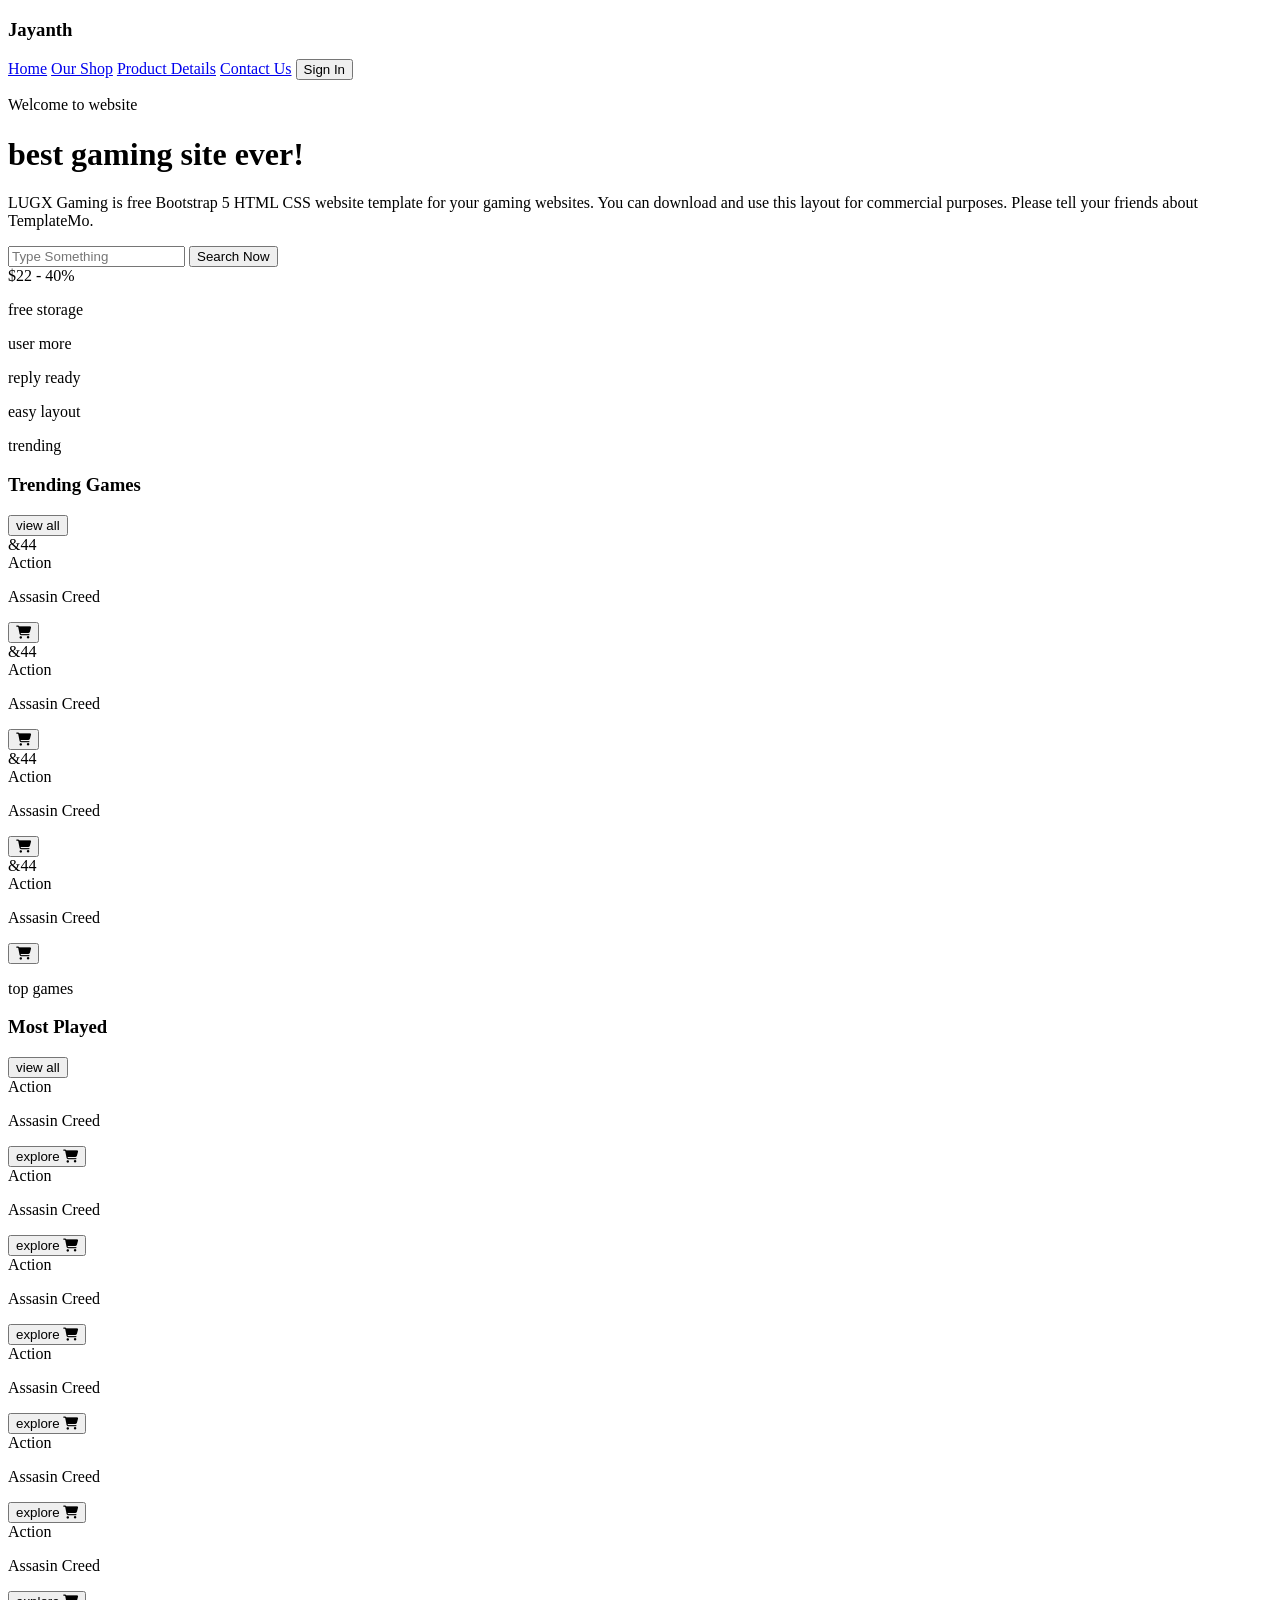
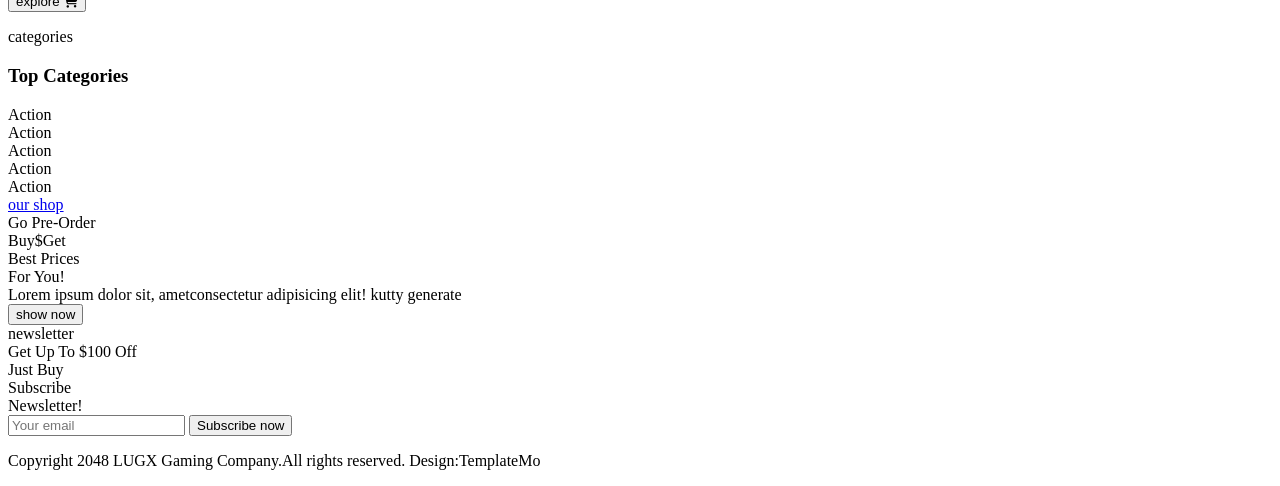
==== index.html @ 5a5382aa "Initial website upload Added HTML, CSS, JavaScript, images, and login page." ====
<!DOCTYPE html>
<html lang="en">
<head>
    <meta charset="UTF-8">
    <meta name="viewport" content="width=device-width, initial-scale=1.0">
    <title>Jayanth</title>
    <link rel="stylesheet" href="https://cdnjs.cloudflare.com/ajax/libs/font-awesome/6.6.0/css/all.min.css" integrity="sha512-Kc323vGBEqzTmouAECnVceyQqyqdsSiqLQISBL29aUW4U/M7pSPA/gEUZQqv1cwx4OnYxTxve5UMg5GT6L4JJg==" crossorigin="anonymous" referrerpolicy="no-referrer" />
    <link rel="stylesheet" href="C:\Users\Public\Documents\learning coures\jayanth_website\assets\css\style.css">
</head>
<body>
    <div class="container">
        <!-- Section 1 -->
        <div class="header">
            <div class="head_1">
                <div class="logo_img"></div>
                <h3>Jayanth</h3>
            </div>
            <div class="head_2">
                <a class="head_a active" href="index.html">Home</a>
                <a class="head_a" target="_blank" href="shop.html">Our Shop</a>
                <a class="head_a" href="javascript:void(0);">Product Details</a>
                <a class="head_a" href="javascript:void(0);">Contact Us</a>
                <button class="head_aa" type="button">Sign In</button>
            </div>
        </div>
        <!-- Section 2 -->
         <div class="section_2">
            <div class="first_2">
                <p id="welcome">Welcome to website</p>
                <h1>best gaming site ever!</h1>
                <p class="mb-50">LUGX Gaming is free Bootstrap 5 HTML CSS website template for your gaming websites. You can download and use this layout for commercial purposes. Please tell your friends about TemplateMo.</p>
                <div id="search_parent">
                    <input type="text" placeholder="Type Something" id="search_box">
                    <button type="button" id="search_button">Search Now</button>
                </div>
            </div>
            <div class="sec_2">
                <div id="sec_2">
                    <div class="bgmi_img">
                        <span id="amount">$22</span>
                        <span id="discount">- 40%</span>
                    </div>
                </div>
            </div>
         </div>
         <!-- Section 3-->
         <div class="section_3">
             <div class="box_1">
                 <div class="cricle_1"></div>
                 <div class="cricle_name">
                    <p>free storage</p>
                 </div>
             </div>
             <div class="box_1">
                <div class="cricle_2"></div>
                <div class="cricle_name">
                   <p>user more</p>
                </div>
            </div>
            <div class="box_1">
                <div class="cricle_3"></div>
                <div class="cricle_name">
                   <p>reply ready</p>
                </div>
            </div>
            <div class="box_1">
                <div class="cricle_4"></div>
                <div class="cricle_name">
                   <p>easy layout</p>
                </div>
            </div>
         </div>
         <!--Section4-->
        <div class="section_4">
            <div class="header_2">
                <div class="trend">
                    <p>trending</p>
                    <h3>Trending Games</h3>
                </div>
                <div class="trend">
                    <button type="button" id="view_1">view all</button>
                </div>
            </div>
            <div class="header_3">
                <div class="box_2">
                    <div class="img_2">
                        <div class="price">&44</div>
                    </div>
                    <div class="content_2">
                        <div>
                            <div class="action">Action</div>
                            <p class="creed">Assasin Creed</p>
                        </div>
                        <button type="button" class="shop_button">
                            <i class="fa fa-shopping-cart" aria-hidden="true"></i>
                        </button>
                    </div>
                </div>
                <div class="box_2">
                    <div class="img_2">
                        <div class="price">&44</div>
                    </div>
                    <div class="content_2">
                        <div>
                            <div class="action">Action</div>
                            <p class="creed">Assasin Creed</p>
                        </div>
                        <button type="button" class="shop_button">
                            <i class="fa fa-shopping-cart" aria-hidden="true"></i>
                        </button>
                    </div>
                </div>
                <div class="box_2">
                    <div class="img_2">
                        <div class="price">&44</div>
                    </div>
                    <div class="content_2">
                        <div>
                            <div class="action">Action</div>
                            <p class="creed">Assasin Creed</p>
                        </div>
                        <button type="button" class="shop_button">
                            <i class="fa fa-shopping-cart" aria-hidden="true"></i>
                        </button>
                    </div>
                </div>
                <div class="box_2">
                    <div class="img_2">
                        <div class="price">&44</div>
                    </div>
                    <div class="content_2">
                        <div>
                            <div class="action">Action</div>
                            <p class="creed">Assasin Creed</p>
                        </div>
                        <button type="button" class="shop_button">
                            <i class="fa fa-shopping-cart" aria-hidden="true"></i>
                        </button>
                    </div>
                </div>    
            </div>
        </div>
        <!--Section5-->
        <div class="section_5">
            <div class="header_2">
                <div class="trend">
                    <p>top games</p>
                    <h3>Most Played</h3>
                </div>
                <div class="trend">
                    <button type="button" id="view_1">view all</button>
                </div>
            </div>
            <div class="header_3">
                <div class="box_3">
                    <div class="img_3">
                    </div>
                    <div class="content_3">
                        <div>
                            <div class="action">Action</div>
                            <p class="creed">Assasin Creed</p>
                        </div>
                        <button type="button" class="explore">explore
                            <i class="fa fa-shopping-cart" aria-hidden="true"></i>
                        </button>
                    </div>
                </div>
                <div class="box_3">
                    <div class="img_3">
                    </div>
                    <div class="content_3">
                        <div>
                            <div class="action">Action</div>
                            <p class="creed">Assasin Creed</p>
                        </div>
                        <button type="button" class="explore">explore
                            <i class="fa fa-shopping-cart" aria-hidden="true"></i>
                        </button>
                    </div>
                </div>
                <div class="box_3">
                    <div class="img_3">
                    </div>
                    <div class="content_3">
                        <div>
                            <div class="action">Action</div>
                            <p class="creed">Assasin Creed</p>
                        </div>
                        <button type="button" class="explore">explore
                            <i class="fa fa-shopping-cart" aria-hidden="true"></i>
                        </button>
                    </div>
                </div>
                <div class="box_3">
                    <div class="img_3">
                    </div>
                    <div class="content_3">
                        <div>
                            <div class="action">Action</div>
                            <p class="creed">Assasin Creed</p>
                        </div>
                        <button type="button" class="explore">explore
                            <i class="fa fa-shopping-cart" aria-hidden="true"></i>
                        </button>
                    </div>
                </div>
                <div class="box_3">
                    <div class="img_3">
                    </div>
                    <div class="content_3">
                        <div>
                            <div class="action">Action</div>
                            <p class="creed">Assasin Creed</p>
                        </div>
                        <button type="button" class="explore">explore
                            <i class="fa fa-shopping-cart" aria-hidden="true"></i>
                        </button>
                    </div>
                </div>
                <div class="box_3">
                    <div class="img_3">
                    </div>
                    <div class="content_3">
                        <div>
                            <div class="action">Action</div>
                            <p class="creed">Assasin Creed</p>
                        </div>
                        <button type="button" class="explore">explore
                            <i class="fa fa-shopping-cart" aria-hidden="true"></i>
                        </button>
                    </div>
                </div>
            </div>
        </div>
        <!--Section6-->
        <div class="section_4">
            <div class="header_4">
                <div class="trend">
                    <p>categories</p>
                    <h3>Top Categories</h3>
                </div>
            </div>
            <div class="header_5">
                <div class="box_4">
                    <div>
                        <div class="content_4">
                            <div class="action_2">Action</div>
                        </div>
                         <div class="img_4"></div>
                    </div>
                </div>
                <div class="box_4">
                    <div>
                        <div class="content_4">
                            <div class="action_2">Action</div>
                        </div>
                        <div class="img_4"></div>
                    </div>
                </div>
                <div class="box_4">
                    <div>
                        <div class="content_4">
                            <div class="action_2">Action</div>
                        </div>
                        <div class="img_4"></div>
                    </div>
                </div>
                <div class="box_4">
                    <div>
                        <div class="content_4">
                            <div class="action_2">Action</div>
                        </div>
                        <div class="img_4"></div>
                    </div>
                </div>
                <div class="box_4">
                    <div>
                        <div class="content_4">
                            <div class="action_2">Action</div>
                        </div>
                        <div class="img_4"></div>
                    </div>
                </div>    
            </div>
        </div>
        <!--Section7-->
        <div class="section_7">
            <div class="header_6">
                <div class="img_5"></div>
                <div class="back">
                    <div class="last_1">
                        <div class="ourshop"><a href="shop.html">our shop</a></div>
                        <div class="prices">Go Pre-Order <br> Buy$Get <br> Best <span class="color">Prices</span> <br> For You!</div>
                        <div class="para">Lorem ipsum dolor sit, ametconsectetur adipisicing elit! kutty generate</div>
                        <button type="button" id="shop">show now</button>
                    </div>
                    <div class="last_2">
                        <div class="ourshop">newsletter</div>
                        <div class="prices">Get Up To $100 Off <br>Just Buy <br><span class="color">Subscribe</span><br>Newsletter!</div>
                        <div class="sub">
                            <input type="text" placeholder="Your email" id="email">
                            <button type="button" id="now">Subscribe now</button>
                        </div>
                    </div>
                </div>
            </div>
        </div>
        <!--Section8-->
        <div class="last_3">
            <p class="last_4">Copyright 2048 LUGX Gaming Company.All rights reserved. Design:TemplateMo</p>
        </div>
    </div>
</body>
</html>
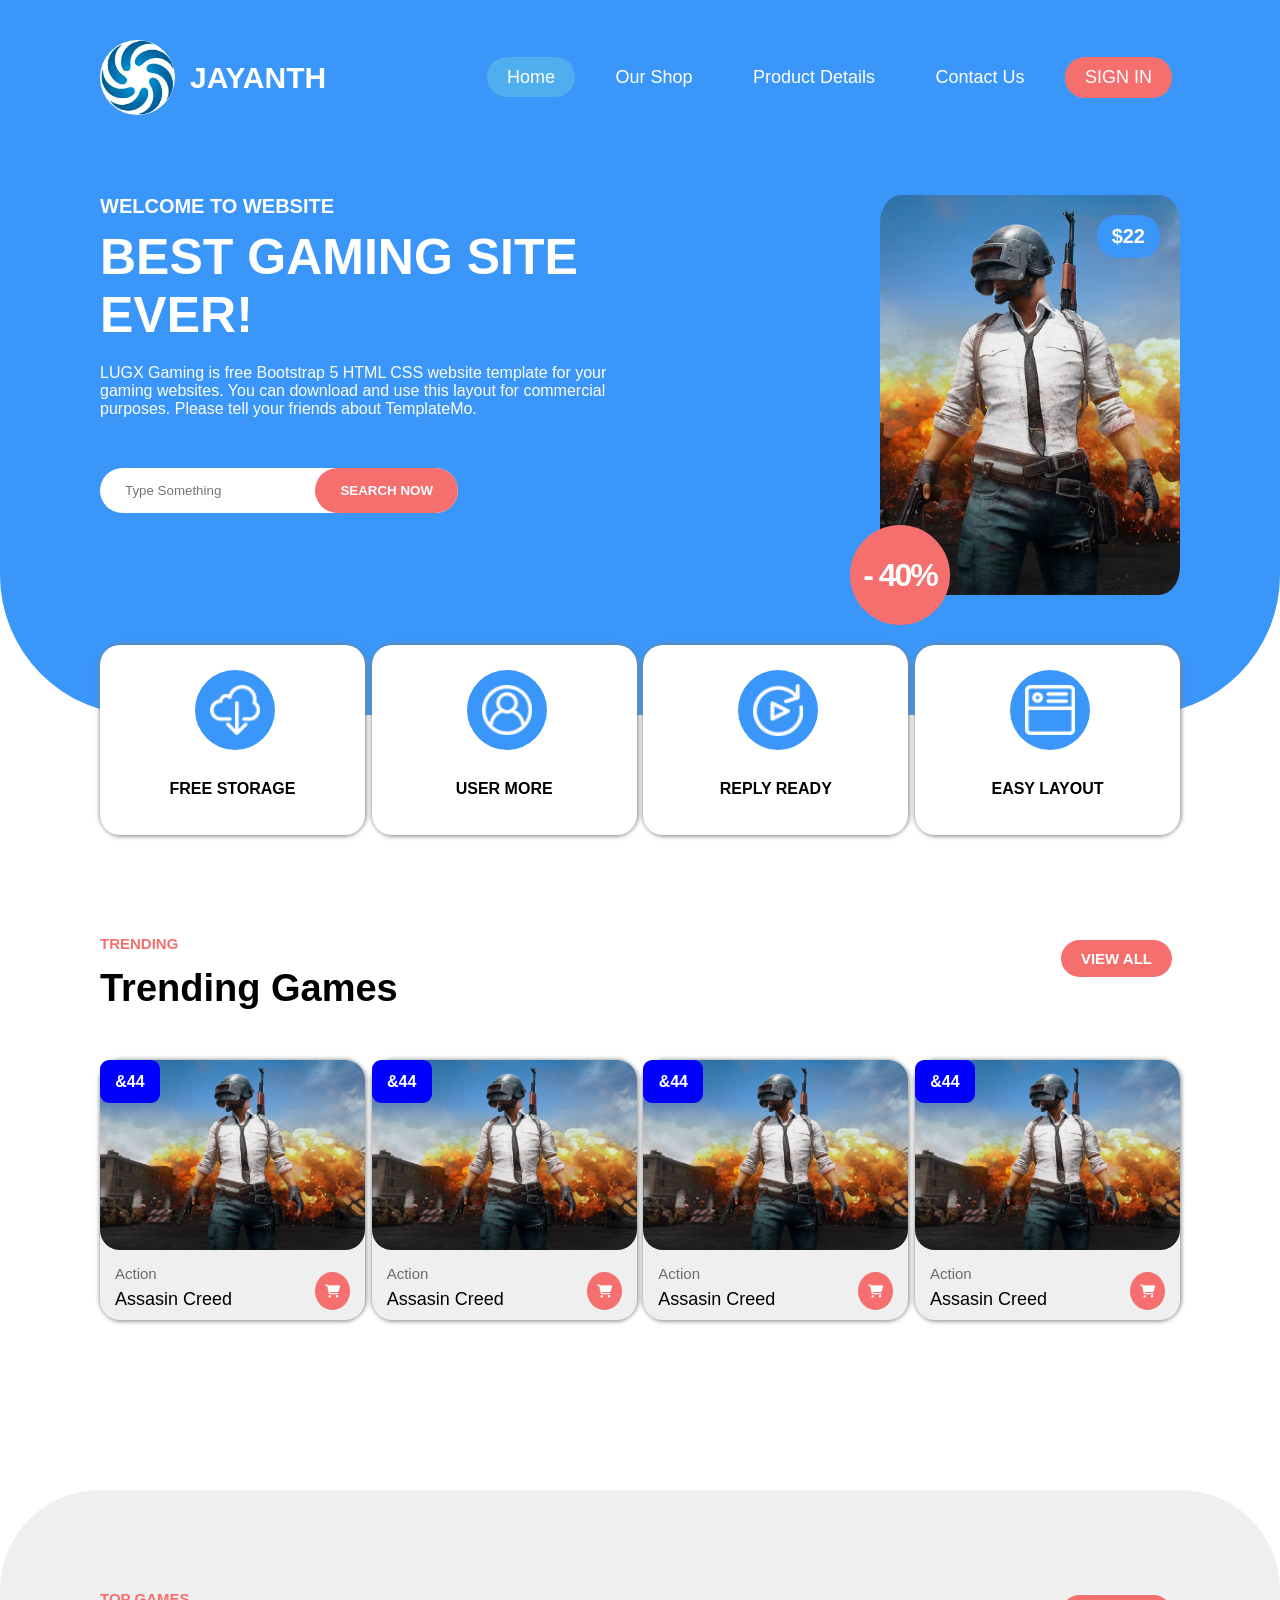
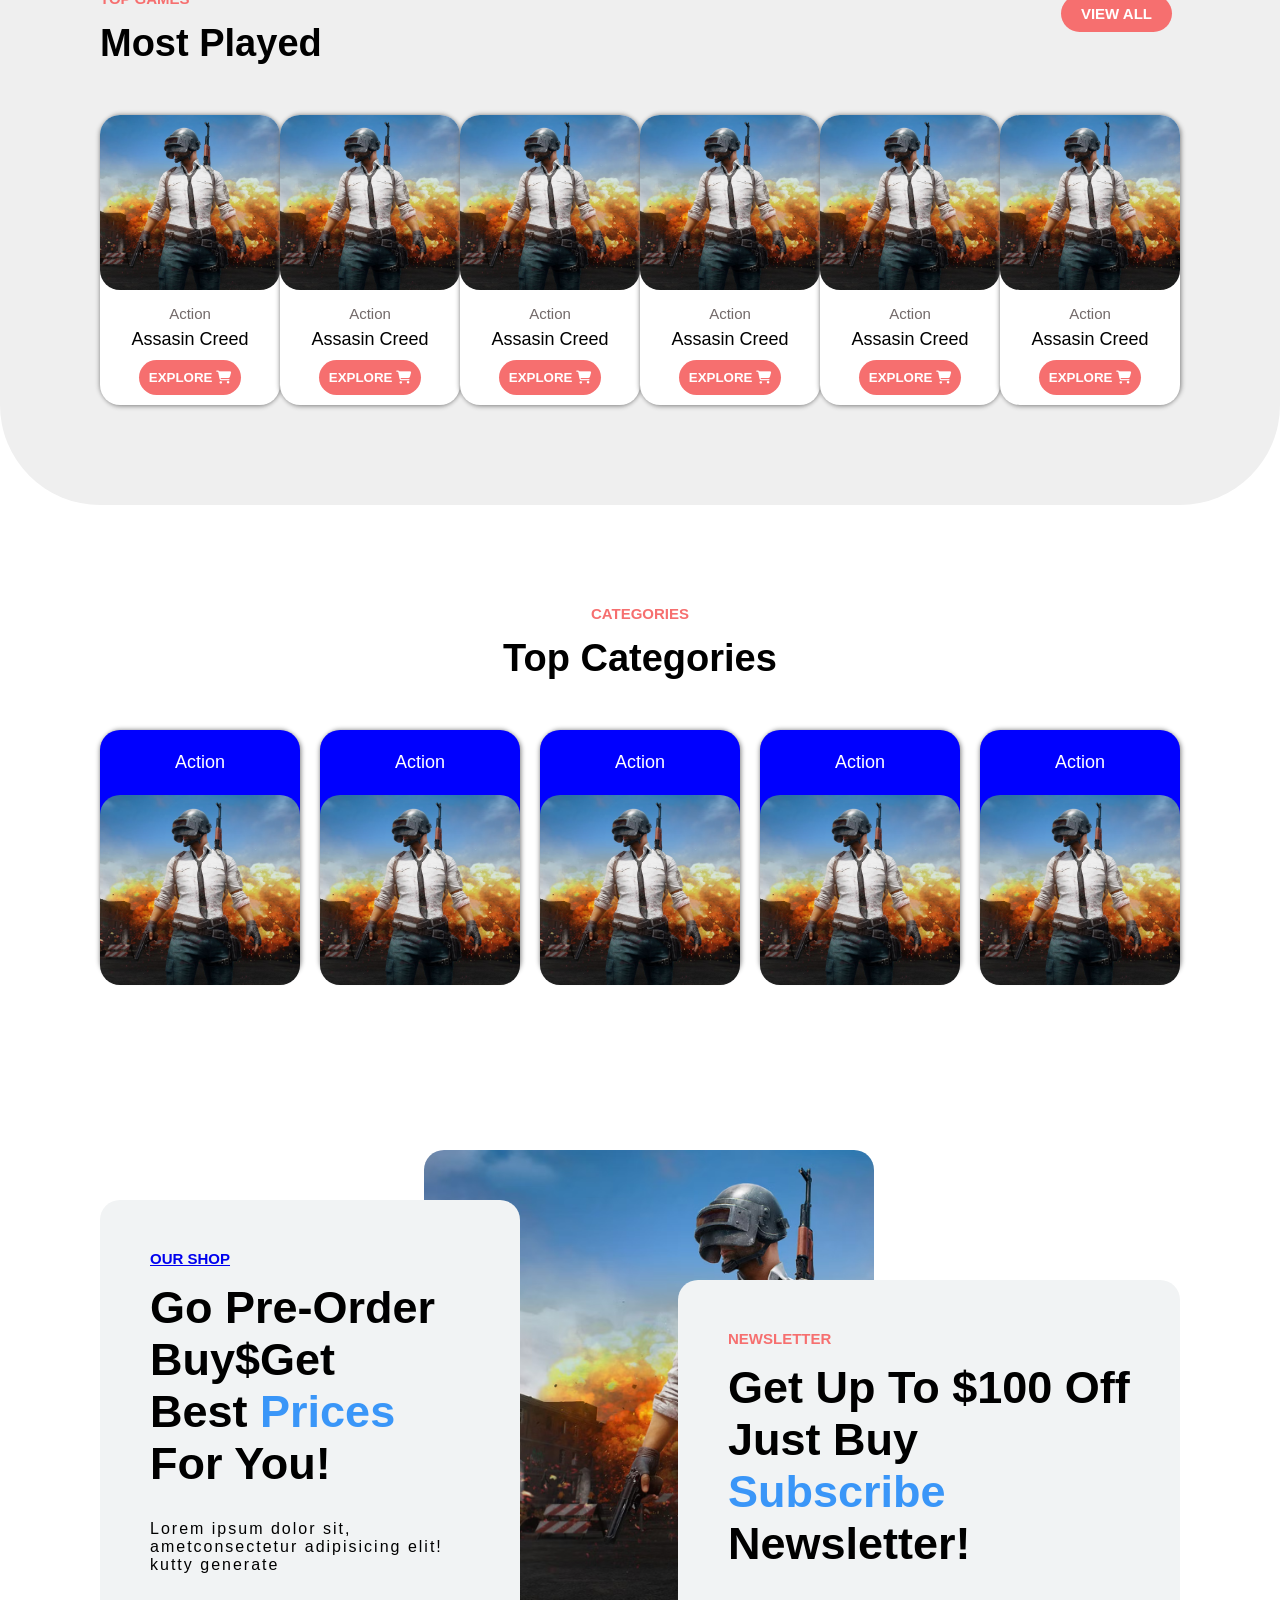
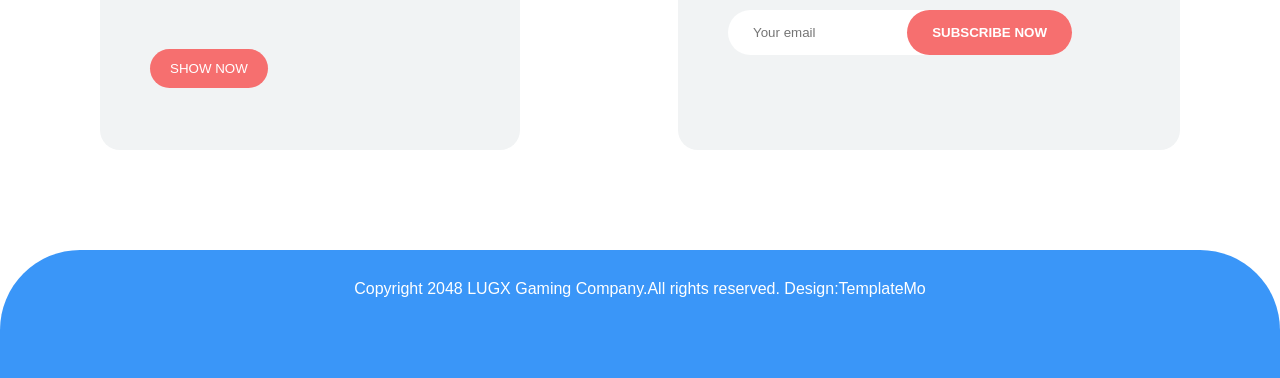
==== commit 0ad2c358: "Update index.html to use relative stylesheet path Replaced local stylesheet link with relative path " ====
--- a/index.html
+++ b/index.html
@@ -5,7 +5,7 @@
     <meta name="viewport" content="width=device-width, initial-scale=1.0">
     <title>Jayanth</title>
     <link rel="stylesheet" href="https://cdnjs.cloudflare.com/ajax/libs/font-awesome/6.6.0/css/all.min.css" integrity="sha512-Kc323vGBEqzTmouAECnVceyQqyqdsSiqLQISBL29aUW4U/M7pSPA/gEUZQqv1cwx4OnYxTxve5UMg5GT6L4JJg==" crossorigin="anonymous" referrerpolicy="no-referrer" />
-    <link rel="stylesheet" href="C:\Users\Public\Documents\learning coures\jayanth_website\assets\css\style.css">
+    <link rel="stylesheet" href="style.css">
 </head>
 <body>
     <div class="container">
@@ -311,4 +311,4 @@
         </div>
     </div>
 </body>
-</html>+</html>
--- a/style.css
+++ b/style.css
@@ -0,0 +1,541 @@
+*{
+    margin: 0px;
+    padding: 0px;
+    font-family: sans-serif; 
+}
+.logo_img
+{
+    background-image: url('logo.jpg');
+    width: 75px;
+    height: 75px;
+    border-radius: 100%;
+    background-size: cover;
+    background-repeat: no-repeat;
+    background-position: center;
+    background-color: white;
+    margin-right: 15px;
+}
+.header{
+    background: #3a96f8;
+    padding: 40px 100px;
+    display: flex;
+    justify-content: space-between;
+    align-items: center;
+}
+.head_1{
+    display: flex;
+    align-items: center;
+}
+.head_1 h3{
+    color: white;
+    font-weight: bolder;
+    font-size: 30px;
+    text-transform: uppercase;
+}
+.head_a
+{
+    text-decoration: none;
+    color:white;
+    font-size:18px;
+    margin: 0px 8px;
+    padding:10px 20px;
+    border-radius: 20px;
+}
+.head_aa
+{
+    text-decoration: none;
+    color:white;
+    font-size:18px;
+    margin: 0px 8px;
+    padding:10px 20px;
+    border-radius: 20px;
+    background: #f66f6f;
+    border: none;
+    text-transform: uppercase;
+    cursor: pointer;
+}
+.head_a:hover{
+    background-color: #8af4d042;
+}
+.head_a.active{
+    background-color: #8af4d042;
+}
+/* Section 2 */
+.section_2{
+    background: #3a96f8;
+    padding: 40px 100px 120px;
+    border-radius: 0px 0px 140px 140px;
+    display: flex;
+    justify-content: space-between;
+}
+.first_2{
+    width: 50%;
+    color: white;
+}
+.sec_2
+{
+    width: 50%;
+    color: white;
+}
+#welcome
+{
+    margin-bottom: 10px;
+    text-transform: uppercase;
+    font-size: 20px;
+    font-weight: bold;
+}
+.first_2 h1{
+    font-size: 50px;
+    text-transform: uppercase;
+    margin-bottom: 20px;
+}
+.mb-50{
+    margin-bottom: 50px;
+}
+#search_box
+{
+    padding: 15px 164px 15px 25px;
+    border-radius: 25px;
+    border: none;
+}
+#search_button
+{
+    font-weight: bold;
+    text-transform: uppercase;
+    border-radius: 25px;
+    border: none;
+    padding: 15px 25px;
+    background: #f66f6f;
+    color: white;
+    cursor:pointer;
+}
+#search_button:hover
+{
+    background: #3a96f8;
+}
+#search_parent
+{
+    position:relative;
+    display: inline;
+    padding: 15px 0px;
+}
+#search_parent #search_button
+{
+    position:absolute;
+    right:0px;
+}
+.bgmi_img{
+    background-image: url('bgmi.png');
+    width: 300px;
+    height: 400px;
+    border-radius: 7%;
+    background-size: cover;
+    background-repeat: no-repeat;
+    background-position: center;
+    background-color: white;
+    position: relative;
+}
+#sec_2
+{
+    display: flex;
+    justify-content: end;
+}
+#amount,#discount{
+    position: absolute;
+}
+#amount
+{
+    right: 20px;
+    padding: 10px 15px;
+    background-color: #3a96f8;
+    color: white;
+    font-weight: bold;
+    border-radius: 20px;
+    font-size: 20px;
+    top: 20px;
+}
+#discount
+{
+    border-radius: 100%;
+    width: 100px;
+    background-color: #f66f6f;
+    height: 100px;
+    display: flex;
+    align-items: center;
+    justify-content: center;
+    font-weight: bold;
+    font-size: 32px;
+    bottom: -30px;
+    left: -30px;
+    letter-spacing: -2px;
+}
+.section_3
+{
+    margin-top: -70px;
+    padding: 0px 100px;
+    display: flex;
+    justify-content: space-between;
+}
+.box_1
+{
+    box-shadow: 
+       5px 0 5px -4px grey,
+       -5px 0 5px -5px grey,
+       0 5px 5px -4px grey,
+       0 -5px 5px -5px gray ;
+    border-radius: 20px;
+    background-color: white;
+    width: 265px;
+    height: 190px;
+    display: inline-block;
+    
+}
+.cricle_1
+{
+    width: 80px;
+    height: 80px;
+    margin: 25px 0px 0px 95px;
+    background-color: #3a96f8;
+    background-image: url('featured-01.png');
+    background-repeat: no-repeat;
+    background-size: 50px;
+    background-position: center;
+    border-radius: 100%;
+}
+.cricle_2
+{
+    width: 80px;
+    height: 80px;
+    margin: 25px 0px 0px 95px;
+    background-color: #3a96f8;
+    background-image: url('featured-02.png');
+    background-repeat: no-repeat;
+    background-size: 50px;
+    background-position: center;
+    border-radius: 100%;
+}.cricle_3
+{
+    width: 80px;
+    height: 80px;
+    margin: 25px 0px 0px 95px;
+    background-color: #3a96f8;
+    background-image: url('featured-03.png');
+    background-repeat: no-repeat;
+    background-size: 50px;
+    background-position: center;
+    border-radius: 100%;
+}.cricle_4
+{
+    width: 80px;
+    height: 80px;
+    margin: 25px 0px 0px 95px;
+    background-color: #3a96f8;
+    background-image: url('featured-04.png');
+    background-repeat: no-repeat;
+    background-size: 50px;
+    background-position: center;
+    border-radius: 100%;
+}
+.cricle_1:hover,.cricle_2:hover,.cricle_3:hover,.cricle_4:hover
+{
+    cursor: pointer;
+    background-color: #f66f6f;
+}
+.cricle_name{
+    text-align: center;
+    padding-top: 30px;
+    font-weight: bold;
+    text-transform: uppercase;
+}
+.section_4
+{
+    padding: 100px 100px 170px 100px;
+}
+.header_2,.header_3
+{
+    display: flex;
+    justify-content: space-between;
+}
+.trend p
+{
+    color: #f66f6f;
+    font-size: 15px;
+    padding-bottom: 15px;
+    font-weight: bold;
+    text-transform: uppercase;
+}
+.trend h3
+{
+    font-size: 38px;
+}
+#view_1
+{
+    text-decoration: none;
+    color: white;
+    font-size: 15px;
+    font-weight: bold;
+    margin: 5px 8px;
+    padding: 10px 20px;
+    border-radius: 20px;
+    background: #f66f6f;
+    border: none;
+    text-transform: uppercase;
+    cursor: pointer;
+}
+.header_3
+{
+    margin-top: 50px;
+}
+.box_2
+{
+    border-radius: 20px;
+    background-color: white;
+    width: 265px;
+    height: 260px;
+    display: inline-block;
+    box-shadow: 
+       5px 0 5px -4px grey,
+       -5px 0 5px -5px grey,
+       0 5px 5px -4px grey,
+       0 -5px 5px -5px gray ;
+    background-color: #efefef;
+}
+.content_2
+{
+    display: flex;
+    justify-content: space-between;
+    padding: 15px;
+}
+.img_2
+{
+    width: 265px;
+    height: 190px;
+    background-image: url('bgmi.png');
+    border-radius: 20px;
+    background-size: cover;
+}
+.action
+{
+    font-size: 15px;
+    padding-bottom: 7px;
+    color: #726969;
+}
+.creed
+{
+    font-size: 18px;
+}
+.shop_button
+{
+    padding: 10px;
+    margin-top: 7px;
+    border-radius: 100%;
+    background-color: #f66f6f;
+    color: white;
+    border: none;
+}
+.price
+{
+    padding-top: 13px;
+    background-color: blue;
+    width: 60px;
+    height: 30px;
+    text-align: center;
+    border-radius: 9px;
+    color: white;
+    font-weight: bold;
+}
+.section_5
+{
+    padding: 100px;
+    background: #efefef;
+    border-radius: 100px;
+}
+.content_3
+{
+    padding: 15px;
+    text-align: center;
+}
+.box_3
+{
+    border-radius: 20px;
+    background-color: white;
+    width: 180px;
+    height: 290px;
+    display: inline-block;
+    box-shadow: 
+       5px 0 5px -4px grey,
+       -5px 0 5px -5px grey,
+       0 5px 5px -4px grey,
+       0 -5px 5px -5px gray ;
+}
+.img_3
+{
+    width: 180px;
+    height: 175px;
+    background-image: url('bgmi.png');
+    border-radius: 20px;
+    background-size: cover;
+     background-position: center
+}
+.explore
+{
+    border-radius: 20px;
+    text-transform: uppercase;
+    font-weight: bold;
+    margin-top: 10px;
+    padding: 10px;
+    background-color: #f66f6f;
+    color: white;
+    border: none;
+}
+.header_4
+{
+    text-align: center;
+}
+.header_5
+{
+    margin-top: 50px;
+    display: flex;
+    justify-content: space-between;
+}
+.box_4
+{
+    border-radius: 20px;
+    background-color: white;
+    width: 200px;
+    height: 250px;
+    display: inline;
+    box-shadow: 
+       5px 0 5px -4px grey,
+       -5px 0 5px -5px grey,
+       0 5px 5px -4px grey,
+       0 -5px 5px -5px gray ;
+    background-color: blue;
+}
+.content_4
+{
+    padding: 22px;
+}
+.img_4
+{
+    width: 200px;
+    height: 190px;
+    background-image: url('bgmi.png');
+    border-radius: 20px;
+    background-size: cover;
+     background-position: center
+}
+.action_2
+{
+    font-size: 18px;
+    text-align: center;
+    color: white;
+}
+.header_6
+{
+    margin: 0px 100px;
+}
+.back{
+    display: flex;
+    justify-content: space-between;
+}
+.last_1
+{
+    width: 320px;
+    height: 450px;
+    padding: 50px;
+    background-color: #f1f3f4;
+    border-radius: 20px;
+    margin-top: -400px;
+}
+.ourshop
+{
+    color: #f66f6f;
+    font-size: 15px;
+    padding-bottom:15px;
+    font-weight: bold;
+    text-transform: uppercase;
+}
+.prices
+{
+    font-size: 45px;
+    font-weight: bold;
+}
+.para
+{
+    padding: 30px 0px;
+    letter-spacing: 2px;
+}
+#shop
+{
+    margin-top: 45px;
+    padding: 12px 20px;
+    background: #f66f6f;
+    border: none;
+    border-radius: 20px;
+    color: white;
+    text-transform: uppercase;
+    cursor: pointer;
+}
+.last_2
+{
+    width: 402px;
+    height: 370px;
+    padding: 50px;
+    background-color: #f1f3f4;
+    border-radius: 20px;
+    margin-top: -320px;
+}
+.sub
+{
+    position: relative;
+    display: inline;
+    padding: 15px 0px;
+}
+#email
+{
+    margin-top: 40px;
+    padding: 15px 150px 15px 25px;
+    border-radius: 25px;
+    border: none;
+}
+.color
+{
+    color: #3a96f8;
+}
+.sub #now
+{
+    position: absolute;
+    right: 0px;
+}
+#now
+{
+    margin-top: 40px;
+    font-weight: bold;
+    text-transform: uppercase;
+    border-radius: 25px;
+    border: none;
+    padding: 15px 25px;
+    background: #f66f6f;
+    color: white;
+    cursor: pointer;
+}
+.img_5
+{
+    text-align: center;
+    margin: 0px 30%;
+    background-image: url('bgmi.png');
+    width: 450px;
+    height: 450px;
+    background-size: cover;
+    border-radius: 20px;
+}
+.last_3
+{
+    margin-top: 100px;
+    text-align: center;
+    color: white;
+    padding: 30px 0px 80px 0px ;
+    background-color: #3a96f8;
+    border-radius: 80px 80px 0px 0px;
+}
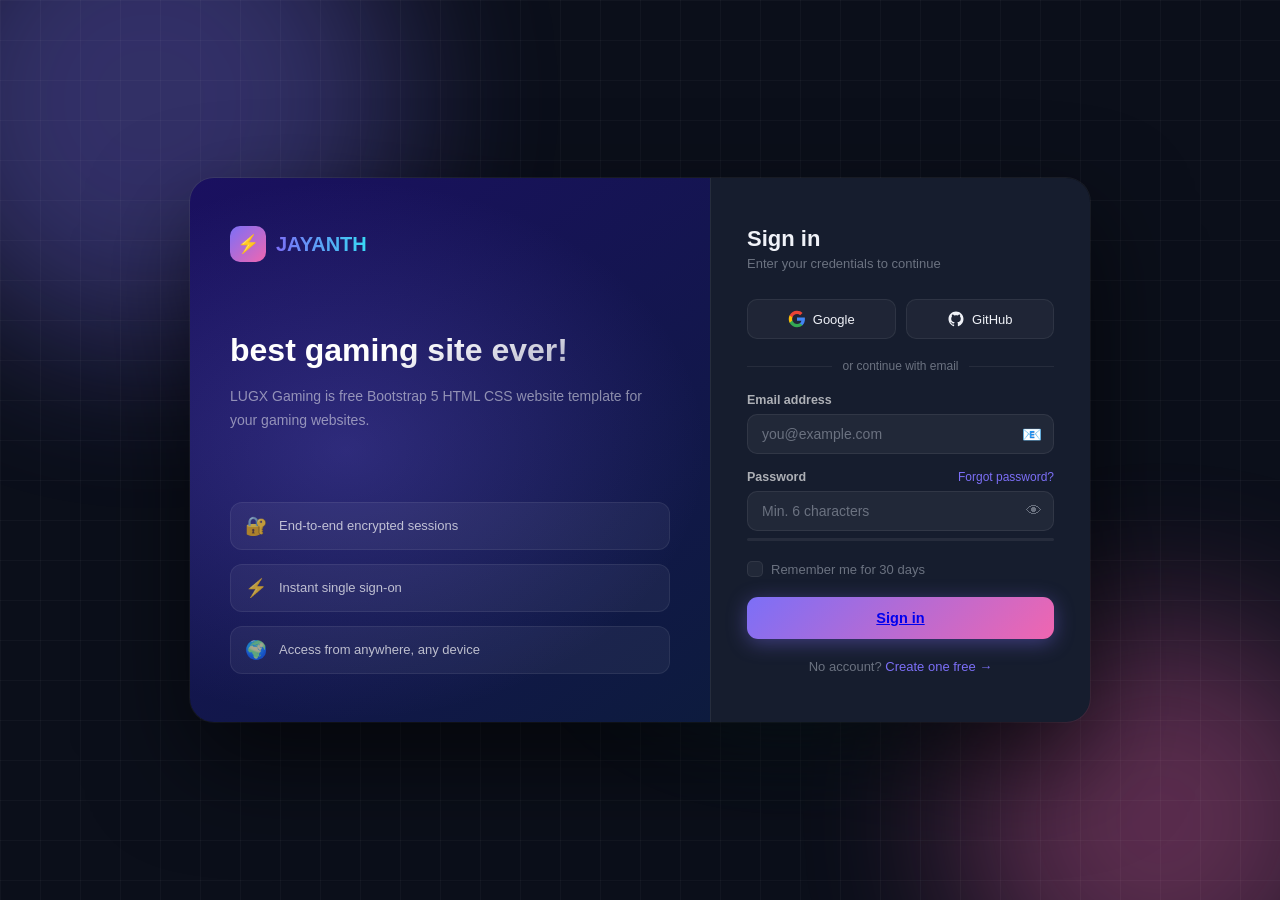
==== commit bf8129fa: "Rename Index.html to index.html" ====
--- a/index.html
+++ b/index.html
@@ -1,314 +1,692 @@
-<!DOCTYPE html>
-<html lang="en">
-<head>
-    <meta charset="UTF-8">
-    <meta name="viewport" content="width=device-width, initial-scale=1.0">
-    <title>Jayanth</title>
-    <link rel="stylesheet" href="https://cdnjs.cloudflare.com/ajax/libs/font-awesome/6.6.0/css/all.min.css" integrity="sha512-Kc323vGBEqzTmouAECnVceyQqyqdsSiqLQISBL29aUW4U/M7pSPA/gEUZQqv1cwx4OnYxTxve5UMg5GT6L4JJg==" crossorigin="anonymous" referrerpolicy="no-referrer" />
-    <link rel="stylesheet" href="style.css">
-</head>
-<body>
-    <div class="container">
-        <!-- Section 1 -->
-        <div class="header">
-            <div class="head_1">
-                <div class="logo_img"></div>
-                <h3>Jayanth</h3>
-            </div>
-            <div class="head_2">
-                <a class="head_a active" href="index.html">Home</a>
-                <a class="head_a" target="_blank" href="shop.html">Our Shop</a>
-                <a class="head_a" href="javascript:void(0);">Product Details</a>
-                <a class="head_a" href="javascript:void(0);">Contact Us</a>
-                <button class="head_aa" type="button">Sign In</button>
-            </div>
-        </div>
-        <!-- Section 2 -->
-         <div class="section_2">
-            <div class="first_2">
-                <p id="welcome">Welcome to website</p>
-                <h1>best gaming site ever!</h1>
-                <p class="mb-50">LUGX Gaming is free Bootstrap 5 HTML CSS website template for your gaming websites. You can download and use this layout for commercial purposes. Please tell your friends about TemplateMo.</p>
-                <div id="search_parent">
-                    <input type="text" placeholder="Type Something" id="search_box">
-                    <button type="button" id="search_button">Search Now</button>
-                </div>
-            </div>
-            <div class="sec_2">
-                <div id="sec_2">
-                    <div class="bgmi_img">
-                        <span id="amount">$22</span>
-                        <span id="discount">- 40%</span>
-                    </div>
-                </div>
-            </div>
-         </div>
-         <!-- Section 3-->
-         <div class="section_3">
-             <div class="box_1">
-                 <div class="cricle_1"></div>
-                 <div class="cricle_name">
-                    <p>free storage</p>
-                 </div>
-             </div>
-             <div class="box_1">
-                <div class="cricle_2"></div>
-                <div class="cricle_name">
-                   <p>user more</p>
-                </div>
-            </div>
-            <div class="box_1">
-                <div class="cricle_3"></div>
-                <div class="cricle_name">
-                   <p>reply ready</p>
-                </div>
-            </div>
-            <div class="box_1">
-                <div class="cricle_4"></div>
-                <div class="cricle_name">
-                   <p>easy layout</p>
-                </div>
-            </div>
-         </div>
-         <!--Section4-->
-        <div class="section_4">
-            <div class="header_2">
-                <div class="trend">
-                    <p>trending</p>
-                    <h3>Trending Games</h3>
-                </div>
-                <div class="trend">
-                    <button type="button" id="view_1">view all</button>
-                </div>
-            </div>
-            <div class="header_3">
-                <div class="box_2">
-                    <div class="img_2">
-                        <div class="price">&44</div>
-                    </div>
-                    <div class="content_2">
-                        <div>
-                            <div class="action">Action</div>
-                            <p class="creed">Assasin Creed</p>
-                        </div>
-                        <button type="button" class="shop_button">
-                            <i class="fa fa-shopping-cart" aria-hidden="true"></i>
-                        </button>
-                    </div>
-                </div>
-                <div class="box_2">
-                    <div class="img_2">
-                        <div class="price">&44</div>
-                    </div>
-                    <div class="content_2">
-                        <div>
-                            <div class="action">Action</div>
-                            <p class="creed">Assasin Creed</p>
-                        </div>
-                        <button type="button" class="shop_button">
-                            <i class="fa fa-shopping-cart" aria-hidden="true"></i>
-                        </button>
-                    </div>
-                </div>
-                <div class="box_2">
-                    <div class="img_2">
-                        <div class="price">&44</div>
-                    </div>
-                    <div class="content_2">
-                        <div>
-                            <div class="action">Action</div>
-                            <p class="creed">Assasin Creed</p>
-                        </div>
-                        <button type="button" class="shop_button">
-                            <i class="fa fa-shopping-cart" aria-hidden="true"></i>
-                        </button>
-                    </div>
-                </div>
-                <div class="box_2">
-                    <div class="img_2">
-                        <div class="price">&44</div>
-                    </div>
-                    <div class="content_2">
-                        <div>
-                            <div class="action">Action</div>
-                            <p class="creed">Assasin Creed</p>
-                        </div>
-                        <button type="button" class="shop_button">
-                            <i class="fa fa-shopping-cart" aria-hidden="true"></i>
-                        </button>
-                    </div>
-                </div>    
-            </div>
-        </div>
-        <!--Section5-->
-        <div class="section_5">
-            <div class="header_2">
-                <div class="trend">
-                    <p>top games</p>
-                    <h3>Most Played</h3>
-                </div>
-                <div class="trend">
-                    <button type="button" id="view_1">view all</button>
-                </div>
-            </div>
-            <div class="header_3">
-                <div class="box_3">
-                    <div class="img_3">
-                    </div>
-                    <div class="content_3">
-                        <div>
-                            <div class="action">Action</div>
-                            <p class="creed">Assasin Creed</p>
-                        </div>
-                        <button type="button" class="explore">explore
-                            <i class="fa fa-shopping-cart" aria-hidden="true"></i>
-                        </button>
-                    </div>
-                </div>
-                <div class="box_3">
-                    <div class="img_3">
-                    </div>
-                    <div class="content_3">
-                        <div>
-                            <div class="action">Action</div>
-                            <p class="creed">Assasin Creed</p>
-                        </div>
-                        <button type="button" class="explore">explore
-                            <i class="fa fa-shopping-cart" aria-hidden="true"></i>
-                        </button>
-                    </div>
-                </div>
-                <div class="box_3">
-                    <div class="img_3">
-                    </div>
-                    <div class="content_3">
-                        <div>
-                            <div class="action">Action</div>
-                            <p class="creed">Assasin Creed</p>
-                        </div>
-                        <button type="button" class="explore">explore
-                            <i class="fa fa-shopping-cart" aria-hidden="true"></i>
-                        </button>
-                    </div>
-                </div>
-                <div class="box_3">
-                    <div class="img_3">
-                    </div>
-                    <div class="content_3">
-                        <div>
-                            <div class="action">Action</div>
-                            <p class="creed">Assasin Creed</p>
-                        </div>
-                        <button type="button" class="explore">explore
-                            <i class="fa fa-shopping-cart" aria-hidden="true"></i>
-                        </button>
-                    </div>
-                </div>
-                <div class="box_3">
-                    <div class="img_3">
-                    </div>
-                    <div class="content_3">
-                        <div>
-                            <div class="action">Action</div>
-                            <p class="creed">Assasin Creed</p>
-                        </div>
-                        <button type="button" class="explore">explore
-                            <i class="fa fa-shopping-cart" aria-hidden="true"></i>
-                        </button>
-                    </div>
-                </div>
-                <div class="box_3">
-                    <div class="img_3">
-                    </div>
-                    <div class="content_3">
-                        <div>
-                            <div class="action">Action</div>
-                            <p class="creed">Assasin Creed</p>
-                        </div>
-                        <button type="button" class="explore">explore
-                            <i class="fa fa-shopping-cart" aria-hidden="true"></i>
-                        </button>
-                    </div>
-                </div>
-            </div>
-        </div>
-        <!--Section6-->
-        <div class="section_4">
-            <div class="header_4">
-                <div class="trend">
-                    <p>categories</p>
-                    <h3>Top Categories</h3>
-                </div>
-            </div>
-            <div class="header_5">
-                <div class="box_4">
-                    <div>
-                        <div class="content_4">
-                            <div class="action_2">Action</div>
-                        </div>
-                         <div class="img_4"></div>
-                    </div>
-                </div>
-                <div class="box_4">
-                    <div>
-                        <div class="content_4">
-                            <div class="action_2">Action</div>
-                        </div>
-                        <div class="img_4"></div>
-                    </div>
-                </div>
-                <div class="box_4">
-                    <div>
-                        <div class="content_4">
-                            <div class="action_2">Action</div>
-                        </div>
-                        <div class="img_4"></div>
-                    </div>
-                </div>
-                <div class="box_4">
-                    <div>
-                        <div class="content_4">
-                            <div class="action_2">Action</div>
-                        </div>
-                        <div class="img_4"></div>
-                    </div>
-                </div>
-                <div class="box_4">
-                    <div>
-                        <div class="content_4">
-                            <div class="action_2">Action</div>
-                        </div>
-                        <div class="img_4"></div>
-                    </div>
-                </div>    
-            </div>
-        </div>
-        <!--Section7-->
-        <div class="section_7">
-            <div class="header_6">
-                <div class="img_5"></div>
-                <div class="back">
-                    <div class="last_1">
-                        <div class="ourshop"><a href="shop.html">our shop</a></div>
-                        <div class="prices">Go Pre-Order <br> Buy$Get <br> Best <span class="color">Prices</span> <br> For You!</div>
-                        <div class="para">Lorem ipsum dolor sit, ametconsectetur adipisicing elit! kutty generate</div>
-                        <button type="button" id="shop">show now</button>
-                    </div>
-                    <div class="last_2">
-                        <div class="ourshop">newsletter</div>
-                        <div class="prices">Get Up To $100 Off <br>Just Buy <br><span class="color">Subscribe</span><br>Newsletter!</div>
-                        <div class="sub">
-                            <input type="text" placeholder="Your email" id="email">
-                            <button type="button" id="now">Subscribe now</button>
-                        </div>
-                    </div>
-                </div>
-            </div>
-        </div>
-        <!--Section8-->
-        <div class="last_3">
-            <p class="last_4">Copyright 2048 LUGX Gaming Company.All rights reserved. Design:TemplateMo</p>
-        </div>
-    </div>
-</body>
-</html>
+<!DOCTYPE html>
+<html lang="en">
+<head>
+<meta charset="UTF-8">
+<meta name="viewport" content="width=device-width, initial-scale=1.0">
+<title>Login – Gaming Site</title>
+<link href="https://fonts.googleapis.com/css2?family=Inter:wght@300;400;500;600;700&family=Sora:wght@700;800&display=swap" rel="stylesheet">
+<style>
+  *, *::before, *::after { margin: 0; padding: 0; box-sizing: border-box; }
+
+  :root {
+    --bg:        #0b0f1a;
+    --panel:     #111827;
+    --card:      #161d2e;
+    --border:    rgba(255,255,255,0.07);
+    --accent1:   #7c6ff7;
+    --accent2:   #f066b0;
+    --accent3:   #38d9f5;
+    --text:      #f0f2f8;
+    --muted:     #6b7280;
+    --success:   #34d399;
+    --error:     #f87171;
+    --warning:   #fbbf24;
+  }
+
+  body {
+    font-family: 'Inter', sans-serif;
+    background: var(--bg);
+    color: var(--text);
+    min-height: 100vh;
+    display: flex;
+    align-items: center;
+    justify-content: center;
+    overflow: hidden;
+    position: relative;
+  }
+
+  /* ── Animated background ── */
+  .bg-orbs {
+    position: fixed; inset: 0; pointer-events: none; z-index: 0;
+  }
+  .orb {
+    position: absolute;
+    border-radius: 50%;
+    filter: blur(80px);
+    opacity: 0.35;
+    animation: float 12s ease-in-out infinite;
+  }
+  .orb1 { width: 500px; height: 500px; background: var(--accent1); top: -150px; left: -100px; animation-delay: 0s; }
+  .orb2 { width: 400px; height: 400px; background: var(--accent2); bottom: -120px; right: -80px; animation-delay: 4s; }
+  .orb3 { width: 300px; height: 300px; background: var(--accent3); top: 40%; left: 50%; animation-delay: 8s; }
+
+  @keyframes float {
+    0%,100% { transform: translate(0,0) scale(1); }
+    33%      { transform: translate(30px,-30px) scale(1.05); }
+    66%      { transform: translate(-20px,20px) scale(0.97); }
+  }
+
+  /* ── Grid overlay ── */
+  .bg-grid {
+    position: fixed; inset: 0; pointer-events: none; z-index: 0;
+    background-image:
+      linear-gradient(rgba(255,255,255,0.03) 1px, transparent 1px),
+      linear-gradient(90deg, rgba(255,255,255,0.03) 1px, transparent 1px);
+    background-size: 40px 40px;
+  }
+
+  /* ── Layout ── */
+  .wrapper {
+    position: relative; z-index: 1;
+    display: flex;
+    width: min(900px, 95vw);
+    min-height: 540px;
+    border-radius: 24px;
+    overflow: hidden;
+    box-shadow: 0 40px 100px rgba(0,0,0,0.6), 0 0 0 1px var(--border);
+    animation: slideUp 0.7s cubic-bezier(0.22,1,0.36,1) both;
+  }
+
+  @keyframes slideUp {
+    from { opacity: 0; transform: translateY(40px) scale(0.97); }
+    to   { opacity: 1; transform: translateY(0) scale(1); }
+  }
+
+  /* ── Left panel ── */
+  .left-panel {
+    flex: 1;
+    background: linear-gradient(145deg, #1a1060, #0d1b3e);
+    padding: 48px 40px;
+    display: flex;
+    flex-direction: column;
+    justify-content: space-between;
+    position: relative;
+    overflow: hidden;
+  }
+
+  .left-panel::before {
+    content: '';
+    position: absolute; inset: 0;
+    background: radial-gradient(ellipse at 30% 50%, rgba(124,111,247,0.25), transparent 70%);
+  }
+
+  .brand {
+    display: flex; align-items: center; gap: 10px; position: relative;
+  }
+
+  .brand-icon {
+    width: 36px; height: 36px;
+    background: linear-gradient(135deg, var(--accent1), var(--accent2));
+    border-radius: 10px;
+    display: flex; align-items: center; justify-content: center;
+    font-size: 18px;
+  }
+
+  .brand-name {
+    font-family: 'Sora', sans-serif;
+    font-size: 20px; font-weight: 800;
+    background: linear-gradient(90deg, var(--accent1), var(--accent3));
+    -webkit-background-clip: text; -webkit-text-fill-color: transparent;
+  }
+
+  .hero-text { position: relative; }
+
+  .hero-text h2 {
+    font-family: 'Sora', sans-serif;
+    font-size: 32px; font-weight: 800;
+    line-height: 1.2;
+    margin-bottom: 16px;
+    background: linear-gradient(160deg, #fff 40%, rgba(255,255,255,0.5));
+    -webkit-background-clip: text; -webkit-text-fill-color: transparent;
+  }
+
+  .hero-text p { color: rgba(255,255,255,0.5); font-size: 14px; line-height: 1.7; }
+
+  .features { position: relative; display: flex; flex-direction: column; gap: 14px; }
+
+  .feature {
+    display: flex; align-items: center; gap: 12px;
+    background: rgba(255,255,255,0.05);
+    border: 1px solid rgba(255,255,255,0.07);
+    border-radius: 12px;
+    padding: 12px 14px;
+    font-size: 13px; color: rgba(255,255,255,0.7);
+    animation: fadeIn 0.5s ease both;
+  }
+
+  .feature:nth-child(1) { animation-delay: 0.4s; }
+  .feature:nth-child(2) { animation-delay: 0.55s; }
+  .feature:nth-child(3) { animation-delay: 0.7s; }
+
+  @keyframes fadeIn {
+    from { opacity: 0; transform: translateX(-12px); }
+    to   { opacity: 1; transform: translateX(0); }
+  }
+
+  .feature-icon { font-size: 18px; }
+
+  /* ── Right panel (form) ── */
+  .right-panel {
+    width: 380px;
+    background: var(--card);
+    padding: 48px 36px;
+    display: flex;
+    flex-direction: column;
+    justify-content: center;
+    border-left: 1px solid var(--border);
+  }
+
+  .form-header { margin-bottom: 28px; }
+  .form-header h1 { font-size: 22px; font-weight: 700; margin-bottom: 4px; }
+  .form-header p  { color: var(--muted); font-size: 13px; }
+
+  /* ── Toast ── */
+  .toast {
+    display: none;
+    padding: 11px 14px;
+    border-radius: 10px;
+    font-size: 12.5px;
+    font-weight: 500;
+    margin-bottom: 18px;
+    border-left: 4px solid;
+    animation: toastIn 0.3s ease;
+  }
+  @keyframes toastIn {
+    from { opacity: 0; transform: translateY(-6px); }
+    to   { opacity: 1; transform: translateY(0); }
+  }
+  .toast.success { background: rgba(52,211,153,0.1); border-color: var(--success); color: var(--success); }
+  .toast.error   { background: rgba(248,113,113,0.1); border-color: var(--error);   color: var(--error); }
+
+  /* ── Social buttons ── */
+  .social-row { display: flex; gap: 10px; margin-bottom: 20px; }
+
+  .social-btn {
+    flex: 1;
+    display: flex; align-items: center; justify-content: center; gap: 7px;
+    padding: 10px;
+    border-radius: 10px;
+    border: 1px solid var(--border);
+    background: rgba(255,255,255,0.04);
+    color: var(--text);
+    font-size: 13px; font-weight: 500;
+    cursor: pointer;
+    transition: background 0.2s, border-color 0.2s, transform 0.1s;
+  }
+  .social-btn:hover { background: rgba(255,255,255,0.08); border-color: rgba(255,255,255,0.15); }
+  .social-btn:active { transform: scale(0.97); }
+
+  .social-icon { width: 18px; height: 18px; }
+
+  /* ── Divider ── */
+  .divider {
+    display: flex; align-items: center; gap: 10px;
+    color: var(--muted); font-size: 12px;
+    margin-bottom: 20px;
+  }
+  .divider::before, .divider::after {
+    content: ''; flex: 1; height: 1px; background: var(--border);
+  }
+
+  /* ── Form fields ── */
+  .field { margin-bottom: 16px; }
+
+  .field label {
+    display: flex; justify-content: space-between;
+    font-size: 12.5px; font-weight: 600; color: rgba(255,255,255,0.65);
+    margin-bottom: 7px;
+  }
+
+  .field label a { color: var(--accent1); font-weight: 400; text-decoration: none; font-size: 12px; }
+  .field label a:hover { text-decoration: underline; }
+
+  .input-wrap { position: relative; }
+
+  .input-wrap input {
+    width: 100%;
+    padding: 11px 40px 11px 14px;
+    background: rgba(255,255,255,0.05);
+    border: 1px solid var(--border);
+    border-radius: 10px;
+    color: var(--text);
+    font-size: 14px;
+    font-family: 'Inter', sans-serif;
+    outline: none;
+    transition: border-color 0.2s, box-shadow 0.2s, background 0.2s;
+  }
+
+  .input-wrap input::placeholder { color: var(--muted); }
+
+  .input-wrap input:focus {
+    border-color: var(--accent1);
+    background: rgba(124,111,247,0.07);
+    box-shadow: 0 0 0 3px rgba(124,111,247,0.15);
+  }
+
+  .input-wrap input.is-error   { border-color: var(--error); box-shadow: 0 0 0 3px rgba(248,113,113,0.1); }
+  .input-wrap input.is-success { border-color: var(--success); }
+
+  .input-icon {
+    position: absolute; right: 12px; top: 50%; transform: translateY(-50%);
+    font-size: 16px; cursor: pointer; color: var(--muted);
+    transition: color 0.2s;
+  }
+  .input-icon:hover { color: var(--text); }
+
+  .field-error {
+    font-size: 11.5px; color: var(--error);
+    margin-top: 5px; display: none;
+  }
+
+  /* ── Password strength ── */
+  .strength-wrap { margin-top: 7px; }
+  .strength-track {
+    height: 3px; background: rgba(255,255,255,0.07);
+    border-radius: 3px; overflow: hidden;
+  }
+  .strength-fill {
+    height: 100%; width: 0%;
+    border-radius: 3px;
+    transition: width 0.35s ease, background 0.35s ease;
+  }
+  .strength-text { font-size: 11px; margin-top: 4px; color: var(--muted); }
+
+  /* ── Remember me ── */
+  .remember-row {
+    display: flex; align-items: center; gap: 8px;
+    margin-bottom: 20px;
+  }
+
+  .custom-check {
+    width: 16px; height: 16px;
+    border: 1px solid var(--border);
+    border-radius: 5px;
+    background: rgba(255,255,255,0.05);
+    cursor: pointer;
+    display: flex; align-items: center; justify-content: center;
+    font-size: 11px;
+    transition: all 0.2s;
+    flex-shrink: 0;
+  }
+  .custom-check.checked {
+    background: var(--accent1); border-color: var(--accent1);
+  }
+
+  .remember-row span { font-size: 13px; color: var(--muted); cursor: pointer; }
+
+  /* ── Login button ── */
+  .login-btn {
+    width: 100%;
+    padding: 13px;
+    border: none; border-radius: 11px;
+    background: linear-gradient(135deg, var(--accent1), var(--accent2));
+    color: #fff;
+    font-size: 14.5px; font-weight: 600;
+    font-family: 'Inter', sans-serif;
+    cursor: pointer;
+    position: relative; overflow: hidden;
+    transition: opacity 0.2s, transform 0.1s, box-shadow 0.2s;
+    box-shadow: 0 4px 20px rgba(124,111,247,0.4);
+  }
+
+  .login-btn::before {
+    content: '';
+    position: absolute; inset: 0;
+    background: linear-gradient(135deg, rgba(255,255,255,0.15), transparent);
+    opacity: 0; transition: opacity 0.2s;
+  }
+
+  .login-btn:hover { opacity: 0.93; box-shadow: 0 6px 28px rgba(124,111,247,0.55); }
+  .login-btn:hover::before { opacity: 1; }
+  .login-btn:active { transform: scale(0.98); }
+  .login-btn:disabled { opacity: 0.6; cursor: not-allowed; }
+
+  .btn-inner { display: flex; align-items: center; justify-content: center; gap: 8px; }
+
+  .spinner {
+    display: none;
+    width: 17px; height: 17px;
+    border: 2.5px solid rgba(255,255,255,0.35);
+    border-top-color: #fff;
+    border-radius: 50%;
+    animation: spin 0.65s linear infinite;
+  }
+  @keyframes spin { to { transform: rotate(360deg); } }
+
+  /* ── Footer ── */
+  .form-footer {
+    text-align: center;
+    font-size: 13px; color: var(--muted);
+    margin-top: 20px;
+  }
+  .form-footer a { color: var(--accent1); font-weight: 500; text-decoration: none; }
+  .form-footer a:hover { text-decoration: underline; }
+
+  /* ── Responsive ── */
+  @media (max-width: 680px) {
+    .wrapper { flex-direction: column; min-height: unset; }
+    .left-panel { padding: 28px 24px; }
+    .hero-text h2 { font-size: 22px; }
+    .features { flex-direction: row; flex-wrap: wrap; }
+    .right-panel { width: 100%; padding: 32px 24px; }
+  }
+
+  @media (prefers-reduced-motion: reduce) {
+    .orb, .wrapper, .feature, .spinner { animation: none !important; }
+  }
+</style>
+</head>
+<body>
+
+<!-- Background -->
+<div class="bg-orbs">
+  <div class="orb orb1"></div>
+  <div class="orb orb2"></div>
+  <div class="orb orb3"></div>
+</div>
+<div class="bg-grid"></div>
+
+<div class="wrapper">
+
+  <!-- Left panel -->
+  <div class="left-panel">
+    <div class="brand">
+      <div class="brand-icon">⚡</div>
+      <div class="brand-name" >JAYANTH</div>
+    </div>
+
+    <div class="hero-text">
+      <h2>best gaming site ever!</h2>
+      <p>LUGX Gaming is free Bootstrap 5 HTML CSS website template for your gaming websites.</p>
+    </div>
+
+    <div class="features">
+      <div class="feature"><span class="feature-icon">🔐</span> End-to-end encrypted sessions</div>
+      <div class="feature"><span class="feature-icon">⚡</span> Instant single sign-on</div>
+      <div class="feature"><span class="feature-icon">🌍</span> Access from anywhere, any device</div>
+    </div>
+  </div>
+
+  <!-- Right panel (form) -->
+  <div class="right-panel">
+
+    <div class="form-header">
+      <h1>Sign in</h1>
+      <p>Enter your credentials to continue</p>
+    </div>
+
+    <!-- Toast -->
+    <div class="toast" id="toast"></div>
+
+    <!-- Social login -->
+    <div class="social-row">
+      <button class="social-btn" onclick="socialLogin('Google')">
+        <svg class="social-icon" viewBox="0 0 24 24" fill="none">
+          <path d="M22.56 12.25c0-.78-.07-1.53-.2-2.25H12v4.26h5.92c-.26 1.37-1.04 2.53-2.21 3.31v2.77h3.57c2.08-1.92 3.28-4.74 3.28-8.09z" fill="#4285F4"/>
+          <path d="M12 23c2.97 0 5.46-.98 7.28-2.66l-3.57-2.77c-.98.66-2.23 1.06-3.71 1.06-2.86 0-5.29-1.93-6.16-4.53H2.18v2.84C3.99 20.53 7.7 23 12 23z" fill="#34A853"/>
+          <path d="M5.84 14.09c-.22-.66-.35-1.36-.35-2.09s.13-1.43.35-2.09V7.07H2.18C1.43 8.55 1 10.22 1 12s.43 3.45 1.18 4.93l3.66-2.84z" fill="#FBBC05"/>
+          <path d="M12 5.38c1.62 0 3.06.56 4.21 1.64l3.15-3.15C17.45 2.09 14.97 1 12 1 7.7 1 3.99 3.47 2.18 7.07l3.66 2.84c.87-2.6 3.3-4.53 6.16-4.53z" fill="#EA4335"/>
+        </svg>
+        Google
+      </button>
+      <button class="social-btn" onclick="socialLogin('GitHub')">
+        <svg class="social-icon" viewBox="0 0 24 24" fill="currentColor">
+          <path d="M12 2C6.477 2 2 6.484 2 12.017c0 4.425 2.865 8.18 6.839 9.504.5.092.682-.217.682-.483 0-.237-.008-.868-.013-1.703-2.782.605-3.369-1.343-3.369-1.343-.454-1.158-1.11-1.466-1.11-1.466-.908-.62.069-.608.069-.608 1.003.07 1.531 1.032 1.531 1.032.892 1.53 2.341 1.088 2.91.832.092-.647.35-1.088.636-1.338-2.22-.253-4.555-1.113-4.555-4.951 0-1.093.39-1.988 1.029-2.688-.103-.253-.446-1.272.098-2.65 0 0 .84-.27 2.75 1.026A9.564 9.564 0 0112 6.844c.85.004 1.705.115 2.504.337 1.909-1.296 2.747-1.027 2.747-1.027.546 1.379.202 2.398.1 2.651.64.7 1.028 1.595 1.028 2.688 0 3.848-2.339 4.695-4.566 4.943.359.309.678.92.678 1.855 0 1.338-.012 2.419-.012 2.747 0 .268.18.58.688.482A10.019 10.019 0 0022 12.017C22 6.484 17.522 2 12 2z"/>
+        </svg>
+        GitHub
+      </button>
+    </div>
+
+    <div class="divider">or continue with email</div>
+
+    <!-- Email -->
+    <div class="field">
+      <label for="email">Email address</label>
+      <div class="input-wrap">
+        <input type="email" id="email" placeholder="you@example.com" autocomplete="email">
+        <span class="input-icon" id="email-icon">📧</span>
+      </div>
+      <div class="field-error" id="email-error">Enter a valid email address.</div>
+    </div>
+
+    <!-- Password -->
+    <div class="field">
+      <label for="password">
+        Password
+        <a href="#" id="forgot-link">Forgot password?</a>
+      </label>
+      <div class="input-wrap">
+        <input type="password" id="password" placeholder="Min. 6 characters" autocomplete="current-password">
+        <span class="input-icon" id="toggle-pwd" title="Show/hide password">👁</span>
+      </div>
+      <div class="strength-wrap">
+        <div class="strength-track"><div class="strength-fill" id="strength-fill"></div></div>
+        <div class="strength-text" id="strength-text"></div>
+      </div>
+      <div class="field-error" id="password-error">Password must be at least 6 characters.</div>
+    </div>
+    
+
+    <!-- Remember me -->
+    <div class="remember-row" id="remember-row">
+      <div class="custom-check" id="custom-check"></div>
+      <span id="remember-label">Remember me for 30 days</span>
+    </div>
+
+    <!-- Submit -->
+    <button class="login-btn" id="login-link" onclick="login()">
+      <div class="btn-inner">
+        <span id="btn-text">
+        <a href="C:\Users\Public\Documents\learning coures\jayanth_website\assets\index.html" id="login-link" onclick="login()">Sign in</a>
+        </span>
+        <div class="spinner" id="spinner"></div>
+      </div>
+    </button>
+
+    <div class="form-footer">
+      No account? <a href="#">Create one free →</a>
+    </div>
+
+  </div>
+</div>
+
+<script>
+  // ── Demo credentials ─────────────────────────────────
+  const users= [
+    {
+        email: "jayanth@gmail.com",
+        password: "123456"
+    },
+    {
+        email: "user2@gmail.com",
+        password: "gaming456"
+    },
+    {
+        email: "admin@gmail.com",
+        password: "admin123"
+    }];
+    function login() {
+
+    const email = document.getElementById("email").value;
+    const password = document.getElementById("password").value;
+
+    const user = users.find(u =>
+        u.email === email &&
+        u.password === password
+    );
+
+    if (user) {
+        alert("Login Successful!");
+        window.location.href = "home.html"; // Change to your page
+    } else {
+        alert("Invalid Email or Password!");
+    }
+}
+    
+
+  // ── State ────────────────────────────────────────────
+  let remembered = false;
+
+  // ── Restore remembered email ─────────────────────────
+  window.addEventListener('load', () => {
+    const saved = localStorage.getItem('nex_email');
+    if (saved) {
+      document.getElementById('email').value = saved;
+      setCheck(true);
+      markSuccess(document.getElementById('email'), document.getElementById('email-icon'), '✅');
+    }
+  });
+
+  // ── Custom checkbox ───────────────────────────────────
+  function setCheck(val) {
+    remembered = val;
+    const el = document.getElementById('custom-check');
+    el.classList.toggle('checked', val);
+    el.textContent = val ? '✓' : '';
+  }
+
+  document.getElementById('custom-check').addEventListener('click', () => setCheck(!remembered));
+  document.getElementById('remember-label').addEventListener('click', () => setCheck(!remembered));
+
+  // ── Toggle password ───────────────────────────────────
+  document.getElementById('toggle-pwd').addEventListener('click', function () {
+    const pwd = document.getElementById('password');
+    const visible = pwd.type === 'text';
+    pwd.type = visible ? 'password' : 'text';
+    this.textContent = visible ? '👁' : '🙈';
+  });
+
+  // ── Password strength ─────────────────────────────────
+  document.getElementById('password').addEventListener('input', function () {
+    const v = this.value;
+    let s = 0;
+    if (v.length >= 6)                         s++;
+    if (v.length >= 10)                        s++;
+    if (/[A-Z]/.test(v) && /[a-z]/.test(v))   s++;
+    if (/\d/.test(v))                          s++;
+    if (/[^A-Za-z0-9]/.test(v))               s++;
+
+    const map = [
+      { w: '0%',   c: 'transparent', t: '' },
+      { w: '25%',  c: '#f87171',     t: 'Weak' },
+      { w: '50%',  c: '#fbbf24',     t: 'Fair' },
+      { w: '75%',  c: '#60a5fa',     t: 'Good' },
+      { w: '100%', c: '#34d399',     t: 'Strong ✓' },
+    ];
+    const lvl = Math.min(s, 4);
+    const fill = document.getElementById('strength-fill');
+    const text = document.getElementById('strength-text');
+    fill.style.width      = v ? map[lvl].w : '0%';
+    fill.style.background = map[lvl].c;
+    text.textContent      = v ? map[lvl].t : '';
+    text.style.color      = map[lvl].c;
+  });
+
+  // ── Validation ────────────────────────────────────────
+  function markSuccess(input, icon, emoji) {
+    input.classList.remove('is-error'); input.classList.add('is-success');
+    if (icon) icon.textContent = emoji;
+  }
+  function markError(input, icon, emoji) {
+    input.classList.remove('is-success'); input.classList.add('is-error');
+    if (icon) icon.textContent = emoji;
+  }
+
+  function validateEmail() {
+    const input = document.getElementById('email');
+    const err   = document.getElementById('email-error');
+    const icon  = document.getElementById('email-icon');
+    const ok    = /^[^\s@]+@[^\s@]+\.[^\s@]+$/.test(input.value.trim());
+    if (ok) { markSuccess(input, icon, '✅'); err.style.display = 'none'; }
+    else if (input.value) { markError(input, icon, '⚠️'); err.style.display = 'block'; }
+    return ok;
+  }
+
+  function validatePassword() {
+    const input = document.getElementById('password');
+    const err   = document.getElementById('password-error');
+    const ok    = input.value.length >= 6;
+    if (ok) { input.classList.add('is-success'); input.classList.remove('is-error'); err.style.display = 'none'; }
+    else if (input.value) { input.classList.add('is-error'); input.classList.remove('is-success'); err.style.display = 'block'; }
+    return ok;
+  }
+
+  document.getElementById('email').addEventListener('blur', validateEmail);
+  document.getElementById('password').addEventListener('blur', validatePassword);
+
+  // ── Toast ─────────────────────────────────────────────
+  function toast(msg, type) {
+    const el = document.getElementById('toast');
+    el.textContent = msg;
+    el.className = `toast ${type}`;
+    el.style.display = 'block';
+    clearTimeout(el._timer);
+    el._timer = setTimeout(() => el.style.display = 'none', 4500);
+  }
+
+  // ── Forgot password ───────────────────────────────────
+  document.getElementById('forgot-link').addEventListener('click', e => {
+    e.preventDefault();
+    const email = document.getElementById('email').value.trim();
+    if (!email) { toast('Enter your email first, then click "Forgot password".', 'error'); return; }
+    toast(`📨 Reset link sent to ${email} — check your inbox.`, 'success');
+  });
+
+  // ── Social login ──────────────────────────────────────
+  function socialLogin(provider) {
+
+    if (provider === "Google") {
+
+        google.accounts.id.initialize({
+            client_id: "963982507060-coacuhe3rqpgq34jqgl4nlpb3j6f7m46.apps.googleusercontent.com",
+            callback: handleCredentialResponse
+        });
+
+        google.accounts.id.prompt();
+
+    } else if (provider === "GitHub") {
+
+        toast("GitHub login coming soon!", "success");
+    }
+}
+
+function handleCredentialResponse(response) {
+
+    console.log(response);
+
+    toast("Google Login Successful!", "success");
+
+    // Redirect after login
+    window.location.href = "home.html";
+}
+
+  // ── Main login ────────────────────────────────────────
+  function handleLogin() {
+    const emailOk = validateEmail();
+    const pwdOk   = validatePassword();
+    if (!emailOk || !pwdOk) return;
+
+    const email = document.getElementById('email').value.trim();
+    const pass  = document.getElementById('password').value;
+    const btn   = document.getElementById('login-btn');
+    const btext = document.getElementById('btn-text');
+    const spin  = document.getElementById('spinner');
+
+    // Show loader
+    btn.disabled = true;
+    btext.textContent = 'Signing in…';
+    spin.style.display = 'block';
+
+    setTimeout(() => {
+      btn.disabled = false;
+      btext.textContent = 'Sign in';
+      spin.style.display = 'none';
+
+      if (email === DEMO_EMAIL && pass === DEMO_PASS) {
+        if (remembered) localStorage.setItem('nex_email', email);
+        else localStorage.removeItem('nex_email');
+        toast('🎉 Welcome back! Redirecting to dashboard…', 'success');
+        setTimeout(() => alert('✅ Login successful! Redirecting to your dashboard…'), 1200);
+      } else {
+        toast('❌ Wrong credentials. Try: user@example.com / password123', 'error');
+        document.getElementById('password').classList.add('is-error');
+      }
+    }, 1800);
+  }
+
+  // Enter key to submit
+  document.addEventListener('keydown', e => { if (e.key === 'Enter') handleLogin(); });
+</script>
+<script src="https://accounts.google.com/gsi/client" async defer></script>
+</body>
+</html>
